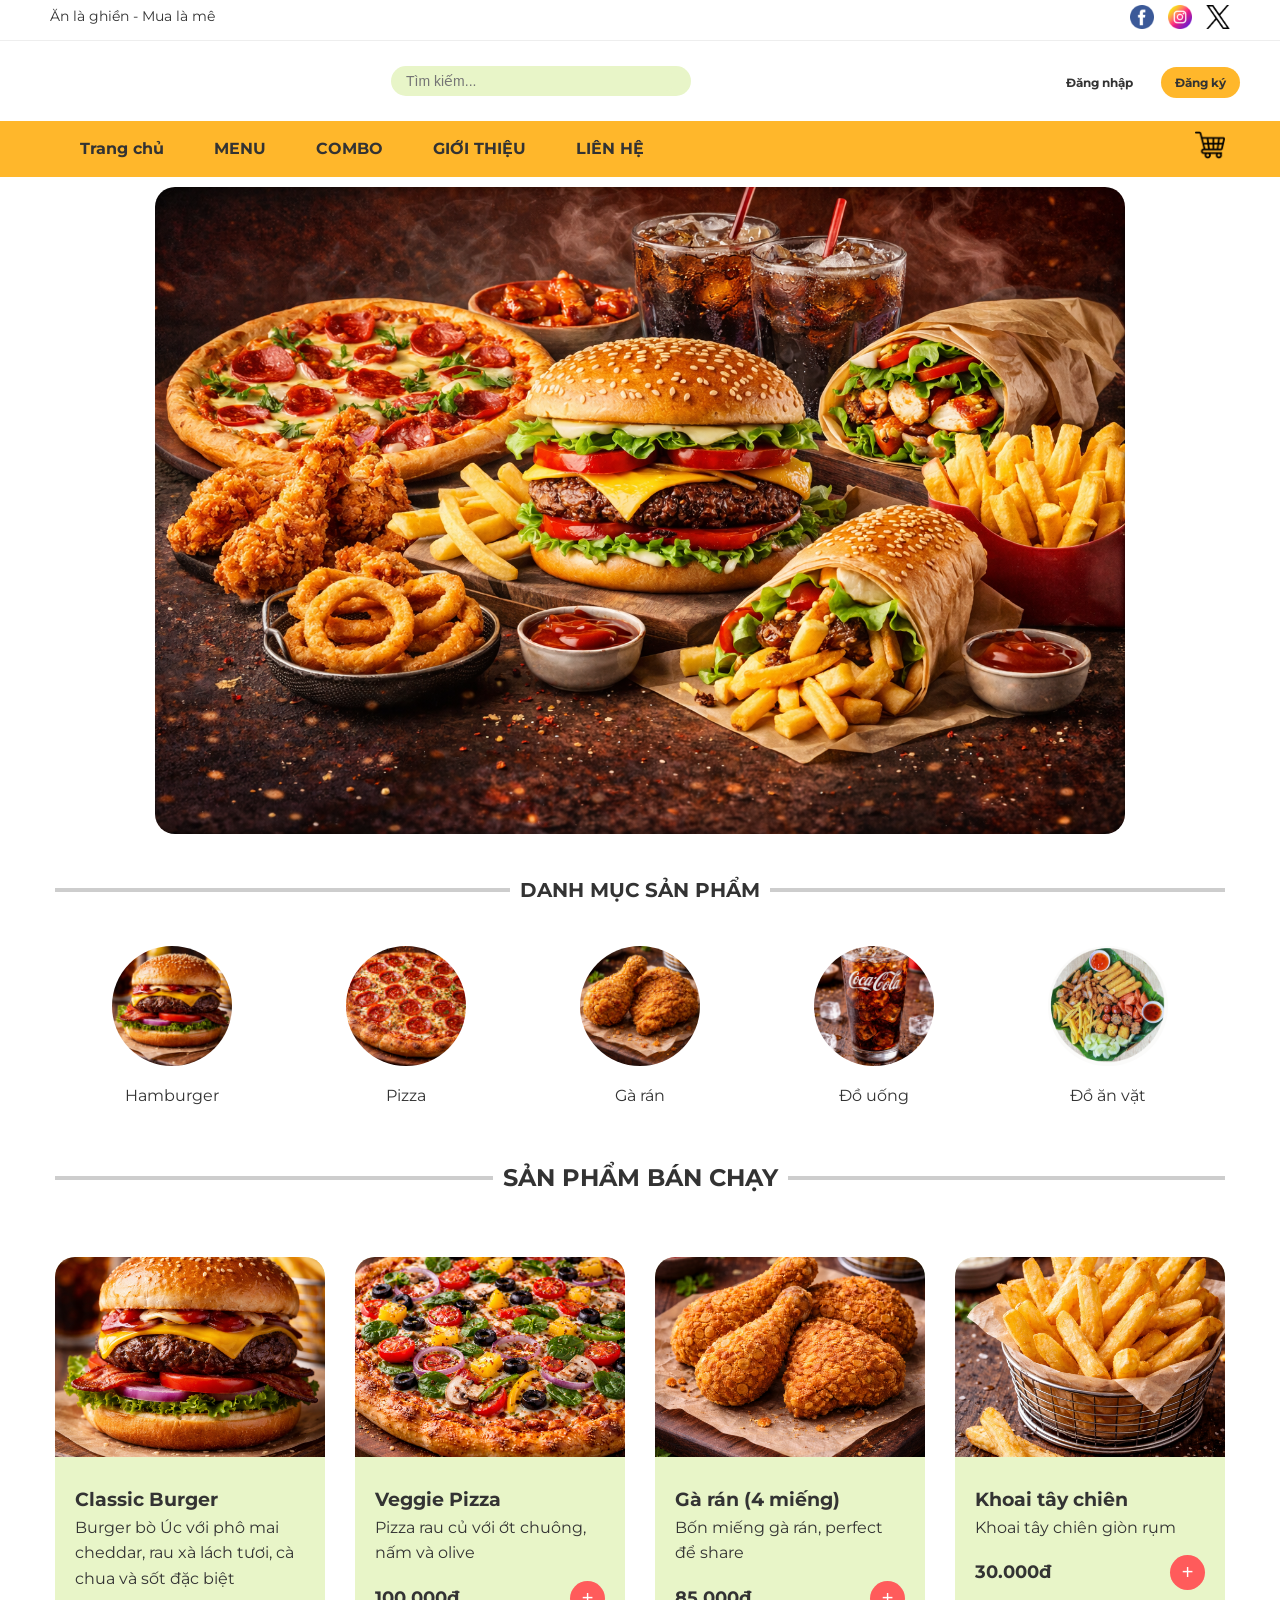
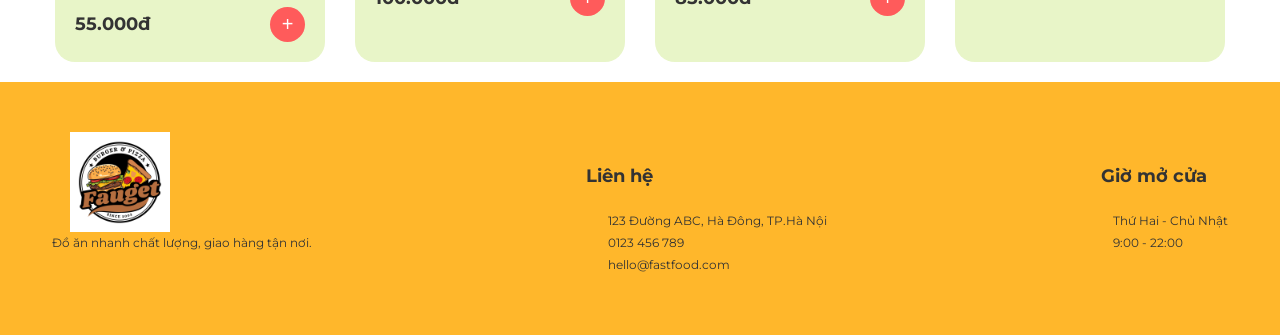
==== index.html @ 6530ad59 "T chưa code đoạn người bán đâu, người dùng thì cỡ này r á" ====
<!DOCTYPE html>
<html lang="en">
<head>
    <meta charset="UTF-8">
    <meta name="viewport" content="width=device-width, initial-scale=1.0">
    <meta name="keywords" content="Ăn là ghiền, Mua là mê, Đồ ăn ngon, Đồ ăn vặt, Đồ ăn nhanh, Food, Order đồ ăn">
    <meta name="description" content="Ăn là ghiền - Mua là mê là địa chỉ tin cậy để bạn thưởng thức những món ăn ngon, đa dạng và hấp dẫn.">
    <link href="https://fonts.googleapis.com/css2?family=Montserrat:wght@400;600;700&display=swap" rel="stylesheet">
    <link rel="stylesheet" href="styleindex.css">
    <title>Ăn là ghiền - Mua là mê</title>
</head>
<body>
    <!--Header trên đầu-->
    <header>
        <div class="top-bar">
            <span>Ăn là ghiền - Mua là mê</span>
            <div class="social-icons">
                <a href="#"><img src="image/facebook.png" alt="Facebook"></a>
                <a href="#"><img src="image/instagram.png" alt="Instagram"></a>
                <a href="#"><img src="image/twitter.png" alt="Twitter"></a>
            </div>
        </div>

        <div class = "mid-header container">
            <div class = "logo">
                <a href = "image/Fauget.png" alt="Fauget Logo"></a>
            </div>
            <div class = "search-bar">
                <input type="text" placeholder="Tìm kiếm...">
                <button><i class="fas fa-search"></i></button>
            </div>
            <div>
                <a href="login.html" class="btn-login">Đăng nhập</a>
                <a href="register.html" class="btn-register">Đăng ký</a>
            </div>
        </div>
        <nav class="main-nav">
            <div class="container nav-flex">
                <ul>
                    <li><a href="index.html" class="active">Trang chủ</a></li>
                    <li><a href="menu.html">MENU</a></li>
                    <li><a href="combo.html">COMBO</a></li>
                    <li><a href="about.html">GIỚI THIỆU</a></li>
                    <li><a href="contact.html">LIÊN HỆ</a></li>
                </ul>
                <div class="cart-icon">
                    <a href="cart.html"><img src="image/cart.png" alt="Giỏ hàng"><i class ="fas fa-shopping-cart"></i></a>
                </div>
            </div>
        </nav>
    </header>
        
    <!--Banner Flash sale-->
    <section class="hero container">
        <img src="image/banner.png" alt="Flash Sale Mua 2 Tặng 1" class="banner">
    </section>
    
    <!-- Danh mục-->
     <section class="categories container">
        <div class="section-title">
            <h2>DANH MỤC SẢN PHẨM</h2>
        </div>
        
        <div class="category-list">
            <div class="cat-item">
                <img src="image/classicburger.png" alt="Burger"></a>
                <p>Hamburger</p>
            </div>
            <div class="cat-item">
                <img src="image/pepperonipizza.png" alt="Pizza"></a>
                <p>Pizza</p>
            </div>
            <div class="cat-item">
                <img src="image/ga2.png" alt="Gà rán"></a>
                <p>Gà rán</p>
            </div>
            <div class="cat-item">
                <img src="image/cocacola.png" alt="Đồ uống"></a>
                <p>Đồ uống</p>
            </div>
            <div class="cat-item">
                <img src="image/anvat.png" alt="Đồ ăn vặt"></a>
                <p>Đồ ăn vặt</p>
            </div>
        </div>
     </section>

     <!--Sản phẩm bán chạy-->
     <section class="best-seller container">
        <h2 class="section-title">SẢN PHẨM BÁN CHẠY</h2>
        <div class="product-grid">
            <div class="product-card">
                <img src="image/classicburger.png" alt="Classic Burger"></a>
                <div class="product-info">
                    <h3>Classic Burger</h3>
                    <p>Burger bò Úc với phô mai cheddar, rau xà lách tươi, cà chua và sốt đặc biệt</p>
                    <div class="product-footer">
                        <span class="price">55.000đ</span>
                        <button class="add-btn">+</button>
                    </div>
                </div>
            </div>

            <div class="product-card">
                <img src="image/veggiepizza.png" alt="Veggie Pizza"></a>
                <div class="product-info">
                    <h3>Veggie Pizza</h3>
                    <p>Pizza rau củ với ớt chuông, nấm và olive</p>
                    <div class="product-footer">
                        <span class="price">100.000đ</span>
                        <button class="add-btn">+</button>
                    </div>
                </div>
            </div>
            <div class="product-card">
                <img src="image/ga4.png" alt="Gà rán (4 miếng)"></a>
                <div class="product-info">
                    <h3>Gà rán (4 miếng)</h3>
                    <p>Bốn miếng gà rán, perfect để share</p>
                    <div class="product-footer">
                        <span class="price">85.000đ</span>
                        <button class="add-btn">+</button>
                    </div>
                </div>
            </div>

            <div class="product-card">
                <img src="image/khoaitaychien.png" alt="Khoai tây chiên"></a>
                <div class="product-info">
                    <h3>Khoai tây chiên</h3>
                    <p>Khoai tây chiên giòn rụm</p>
                    <div class="product-footer">
                        <span class="price">30.000đ</span>
                        <button class="add-btn">+</button>
                    </div>
                </div>
     </section>


    <footer>
        <div class="container footer-content">
            <div class="footer-logo">
                <img src="image/Fauget.png" alt="Fauget Logo">
                <p>Đồ ăn nhanh chất lượng, giao hàng tận nơi.</p>
            </div>
            <div class="footer-contact">
                <h4>
                    Liên hệ
                </h4>
                <p><i class="fas fa-map-marker-alt"></i> 123 Đường ABC, Hà Đông, TP.Hà Nội</p>
                <p><i class="fas fa-phone"></i> 0123 456 789</p>
                <p><i class="fas fa-envelope"></i> hello@fastfood.com</p>
            </div>
            <div class="footer-hours">
                <h4>Giờ mở cửa</h4>
                <p>Thứ Hai - Chủ Nhật</p>
                <p>9:00 - 22:00</p>
            </div>
        </div>
    </footer>
</body>
</html>
---- styleindex.css ----
/* Biến màu sắc để dễ quản lý */
:root {
    --primary-color: #FFB72B;
    --bg-light: #F9FFE2;
    --text-dark: #333;
    --white: #ffffff;
    --red-btn: #FF5B5B;
}

* {
    margin: 0;
    padding: 0;
    box-sizing: border-box;
}

body {
    font-family: 'Montserrat', sans-serif;
    background-color: var(--white);
    color: var(--text-dark);
    line-height: 1.6;
}

.container {
    max-width: 1200px;
    margin: 0 auto;
    padding: 0 15px;
}

/*Banner*/
.hero{
    max-width: 1000px;
    margin: 10px auto;
    padding: 0 15px;    
}

.hero img{
    width: 100%;
    height: auto;
    border-radius: 20px;
    display: block;
}

/* Header Styles */
.top-bar {
    background-color: var(--white);
    padding: 5px 50px;
    display: flex;
    justify-content: space-between;
    font-size: 14px;
    border-bottom: 1px solid #eee;
}

.mid-header {
    display: flex;
    justify-content: space-between;
    align-items: center;
    padding: 10px 0;
    height:80px; 
    flex-wrap: wrap;
}
.logo img {
    height: 50px;
    width: auto;
} 

.search-bar {
    display: flex;
    align-items: center;
    background: #E8F5C8;
    border-radius: 20px;
    padding: 5px 15px;
    width: 300px;
}

.search-bar input {
    border: none;
    background: transparent;
    width: 100%;
    outline: none;
    font-size: 14px;
}

.search-bar button {
    padding: 10px 20px;
    border: none;
    background: #E8F5C8;
    border-radius: 0 25px 25px 0;
    cursor: pointer;
}

.btn-login{
    background: white;
    padding: 8px 14px;
    border-radius: 20px;
    text-decoration: none;
    color: var(--text-dark);
    font-size: 12px;
    font-weight: bold;
    margin-left: 10px;
    white-space: nowrap;
}

.btn-register {
    background: var(--primary-color);
    padding: 8px 14px;
    border-radius: 20px;
    text-decoration: none;
    color: var(--text-dark);
    font-weight: bold;
    font-size: 12px;
    margin-left: 10px;
    white-space: nowrap;
}

/* Nav Styles */
.main-nav {
    background-color: var(--primary-color);
}

.nav-flex {
    display: flex;
    justify-content: space-between;
    align-items: center;
}

.main-nav ul {
    display: flex;
    list-style: none;
}

.main-nav ul li a {
    display: block;
    padding: 15px 25px;
    text-decoration: none;
    color: var(--text-dark);
    font-weight: bold;
}

.section-title{
    text-align: center;
    margin: 40px 0;
    position: relative;
    display: flex;
    align-items: center;
    gap: 10px;
}

.section-title h2{
    font-size: 20px;
    font-weight: bold;
}

.section-title::before,
.section-title::after {
    content: "";
    flex: 1;
    border-bottom: 4px solid #cdcdcd; 
}

.category-list {
    display: flex;
    justify-content: space-around;
    text-align: center;
    margin-bottom: 50px;
}

.cat-item img {
    width: 120px;
    height: 120px;
    border-radius: 50%;
    object-fit: cover;
    margin-bottom: 10px;
}

/* Product Cards */
.product-grid {
    display: grid;
    grid-template-columns: repeat(auto-fit, minmax(250px, 1fr));
    gap: 30px;
    padding: 20px 0;
}

.product-card {
    background: #E8F5C8;
    border-radius: 20px;
    overflow: hidden;
    transition: 0.3s;
}

.product-card:hover { transform: translateY(-5px); }

.product-card img { width: 100%; height: 200px; object-fit: cover; }

.product-info { padding: 20px; }

.product-footer {
    display: flex;
    justify-content: space-between;
    align-items: center;
    margin-top: 15px;
}

.price { font-weight: bold; font-size: 18px; }

.add-btn {
    background: var(--red-btn);
    color: white;
    border: none;
    width: 35px;
    height: 35px;
    border-radius: 50%;
    cursor: pointer;
    font-size: 20px;
}

/* Footer */
footer{
    background-color: #FFB72B;  
    padding: 40px 0 20px;
    margin-top: 0;
}
/* 1. Dàn hàng ngang cho footer */
.footer-content {
    display: flex;        
    justify-content: space-between; 
    align-items: flex-start;  
    padding: 40px 0;      
    max-width: 1200px; 
    margin: 0 auto;  
}

/* 2. Thu nhỏ logo trong footer */
.footer-logo img {
    width: 100px; 
    height: auto;
    margin-top: -30px;
    display: block;
    margin-left: 30px;
}

/* 3. Định dạng văn bản cho các cột */
.footer-logo p, .footer-contact p, .footer-hours p {
    font-size: 12px;      
    line-height: 1.8;
    color: #333; 
    margin-left: 12px;
    margin-right: 12px;
}

.footer-contact h4, .footer-hours h4 {
    margin-bottom: 20px;       /* Khoảng cách dưới tiêu đề Liên hệ/Giờ mở cửa */
    font-size: 18px;
    font-weight: bold;
}

/* 4. Định dạng icon (vị trí, điện thoại, mail) */
.footer-contact i {
    width: 20px;               /* Cố định độ rộng icon để chữ thẳng hàng */
    margin-right: 10px;
    color: #333;
}

.copyright {
    text-align: center;
    padding: 15px;
    background: rgba(0,0,0,0.1);
}

.social-icons img {
    width: 24px;   /* Độ rộng nhỏ lại */
    height: 24px;  /* Chiều cao tương ứng */
    margin-left: 10px;
    object-fit: contain;
}

.cart-icon img {
    width: 30px; 
    height: auto;
}
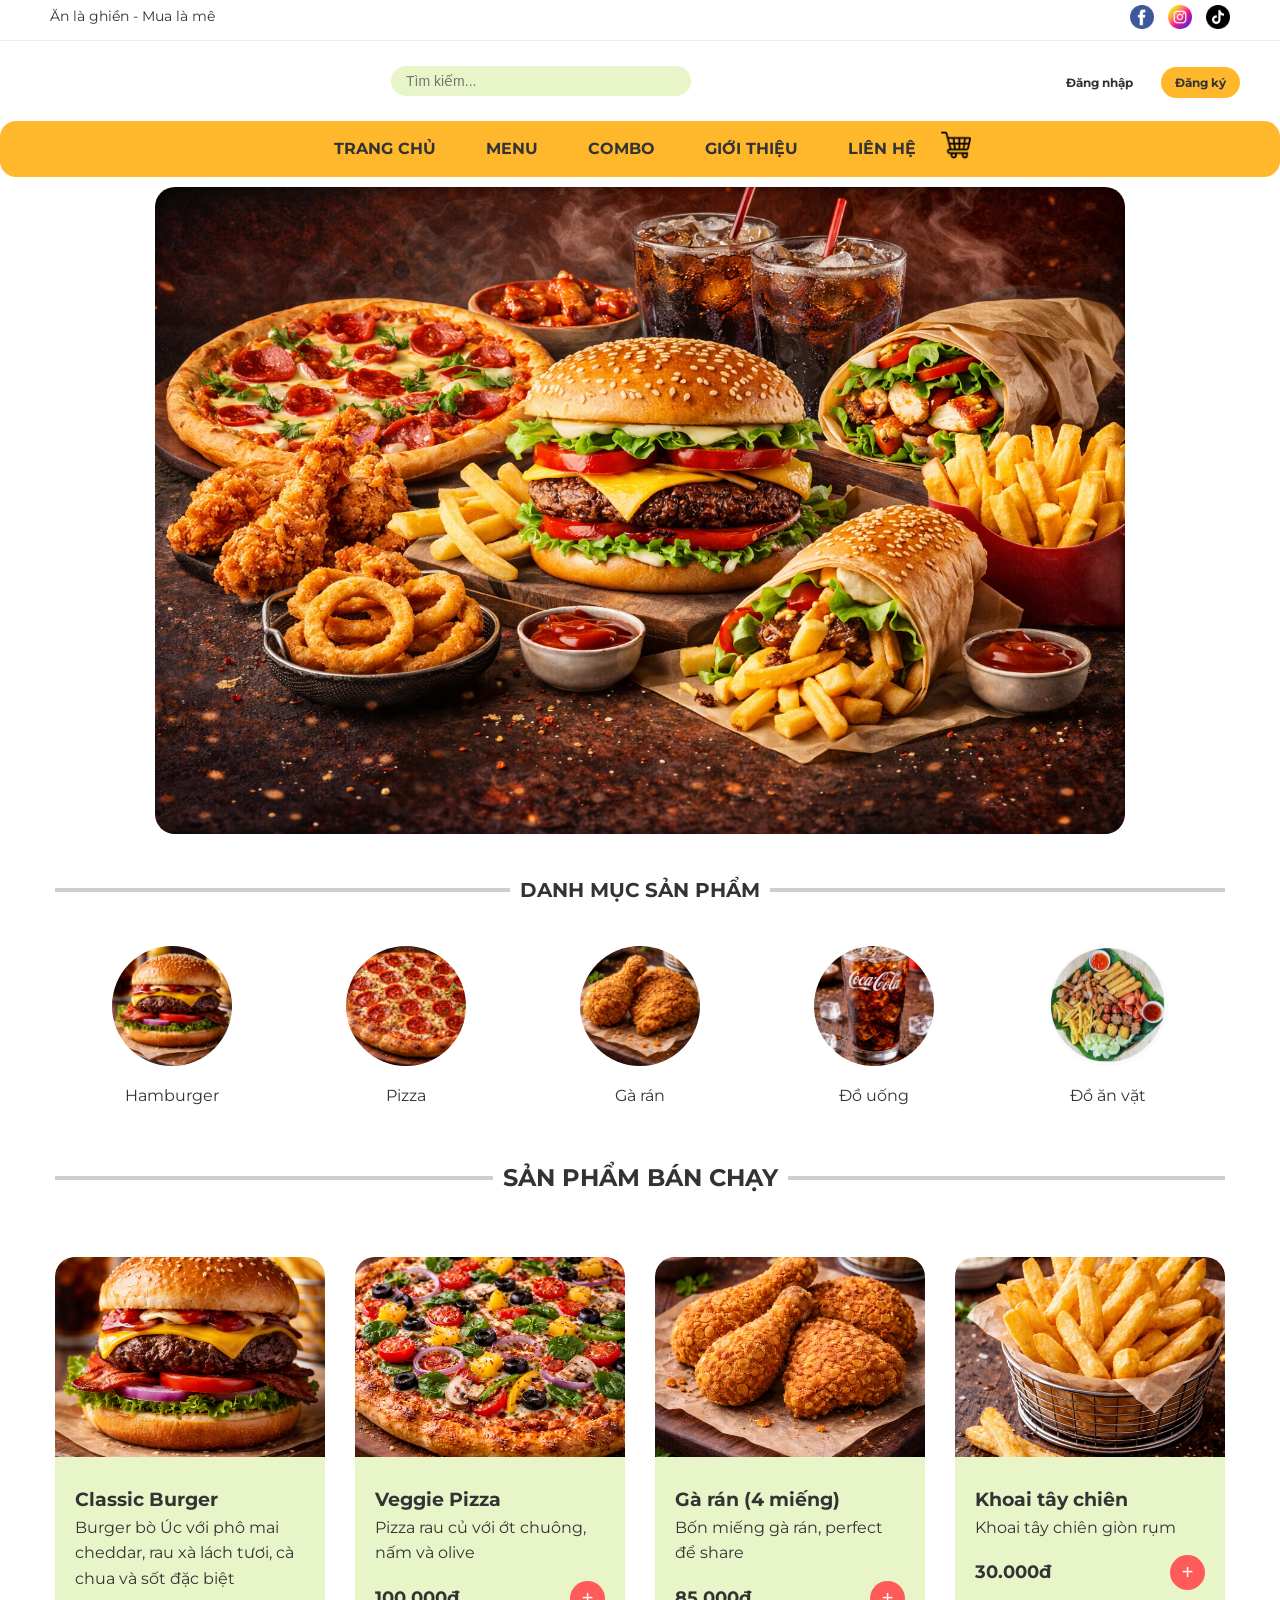
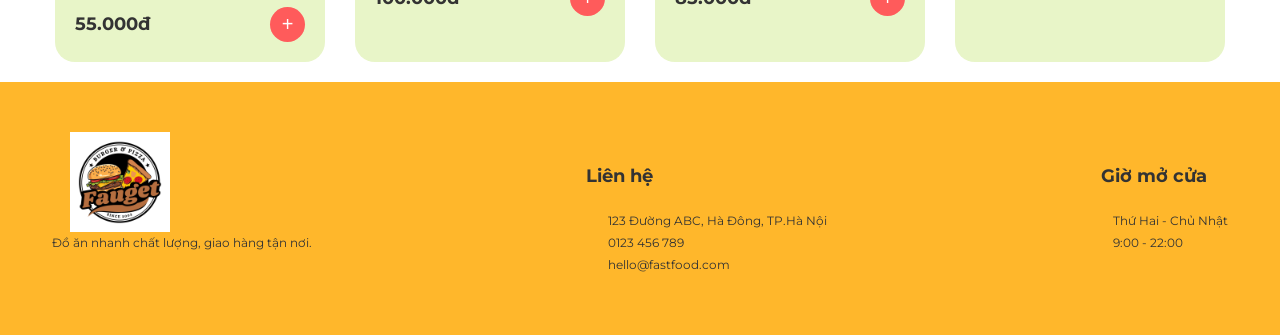
==== commit 406bb100: "fix lại" ====
--- a/index.html
+++ b/index.html
@@ -17,7 +17,7 @@
             <div class="social-icons">
                 <a href="#"><img src="image/facebook.png" alt="Facebook"></a>
                 <a href="#"><img src="image/instagram.png" alt="Instagram"></a>
-                <a href="#"><img src="image/twitter.png" alt="Twitter"></a>
+                <a href="#"><img src="image/tiktok.png" alt="Tiktok"></a>
             </div>
         </div>
 
--- a/styleindex.css
+++ b/styleindex.css
@@ -115,11 +115,13 @@
 /* Nav Styles */
 .main-nav {
     background-color: var(--primary-color);
+    border-radius:16px;
 }
 
 .nav-flex {
     display: flex;
-    justify-content: space-between;
+    justify-content: center;
+    flex: 1;
     align-items: center;
 }
 
@@ -134,6 +136,8 @@
     text-decoration: none;
     color: var(--text-dark);
     font-weight: bold;
+    font-size: 16px;
+    text-transform: uppercase; 
 }
 
 .section-title{
@@ -278,4 +282,3 @@
     height: auto;
 }
 
-
